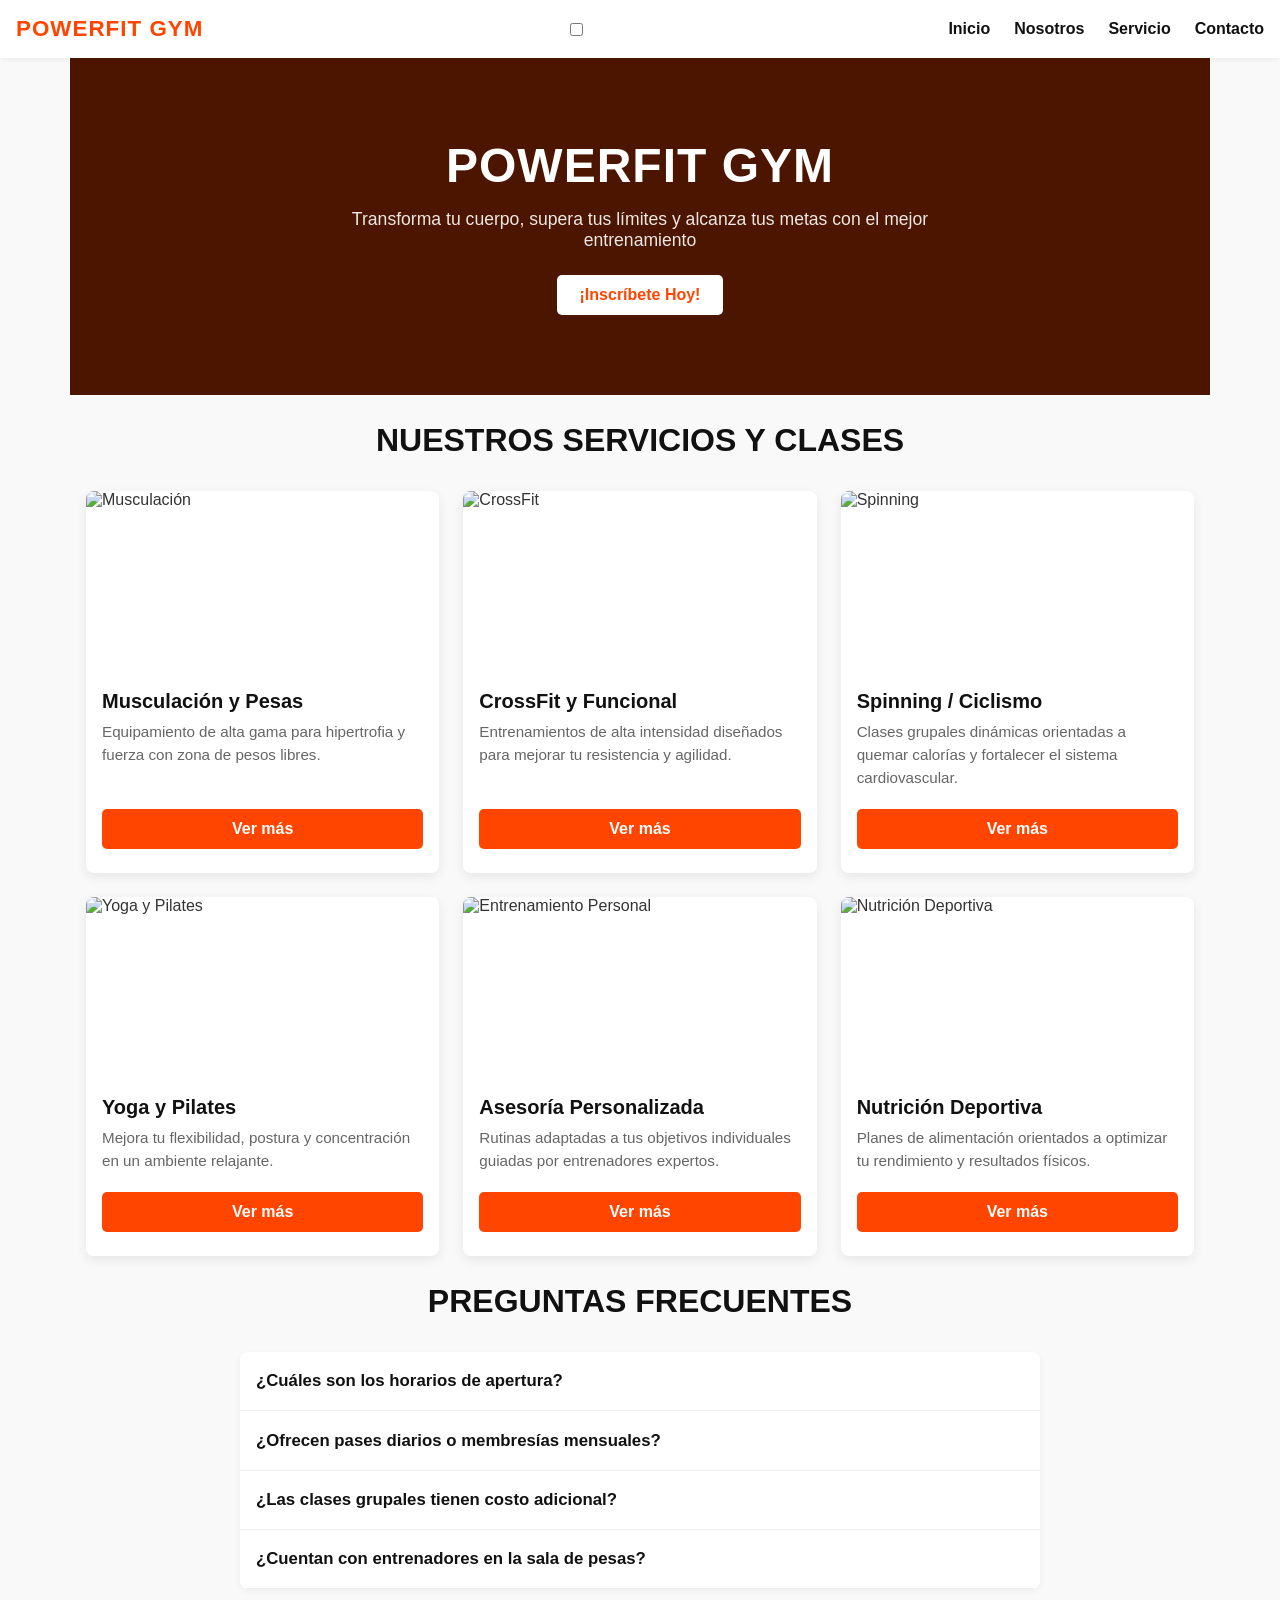
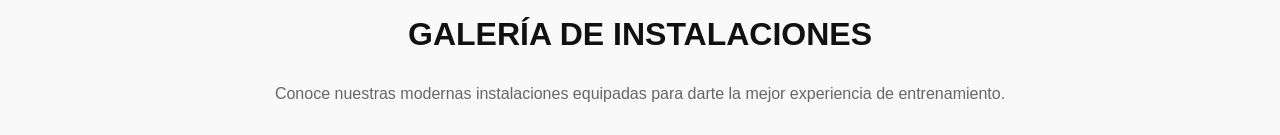
==== index.html @ 1e376b75 "avance #1" ====
<!DOCTYPE html>
<html lang="es">
<head>
    <meta charset="UTF-8">
    <meta name="viewport" content="width=device-width, initial-scale=1.0">
    <title>PowerFit Gym</title>
    <link rel="stylesheet" href="./css/estilos.css">
</head>

<body>
<header class="header">
    <a href="index.html" class="logo">PowerFit Gym</a> 
    
    <!-- Checkbox oculto que controla el estado del menú -->
    <input type="checkbox" id="menu-toggle" class="menu-toggle">
    
    <!-- Etiqueta que actúa como el botón hamburguesa visual -->
    <label for="menu-toggle" class="hamburguesa">
        <span></span>
        <span></span>
        <span></span> 
    </label>

    <nav class="menu"> 
      <ul>
        <li><a href="index.html">Inicio</a></li>
        <li><a href="nosotros.html">Nosotros</a></li>
        <li><a href="servicio.html">Servicio</a></li>
        <li><a href="contacto.html">Contacto</a></li>
      </ul>
    </nav>
  </header>
  
  <main>
    <section class="portada contenedor">
      <h1> PowerFit Gym </h1>
      <p>Transforma tu cuerpo, supera tus límites y alcanza tus metas con el mejor entrenamiento</p>
      <a href="contacto.html" class="boton">¡Inscríbete Hoy!</a>
    </section>
    
    <section class="servicios contenedor">
      <h2>Nuestros Servicios y Clases</h2>
      <div class="cards">
        
        <!-- Tarjeta 1 -->
        <article class="tarjeta">
          <img src="img/servicio-1.jpg" alt="Musculación">
          <h3>Musculación y Pesas</h3>
          <p>Equipamiento de alta gama para hipertrofia y fuerza con zona de pesos libres.</p>
          <a href="#" class="boton">Ver más</a>
        </article>

        <!-- Tarjeta 2 -->
        <article class="tarjeta">
          <img src="img/servicio-2.jpg" alt="CrossFit">
          <h3>CrossFit y Funcional</h3>
          <p>Entrenamientos de alta intensidad diseñados para mejorar tu resistencia y agilidad.</p>
          <a href="#" class="boton">Ver más</a>
        </article>

        <!-- Tarjeta 3 -->
        <article class="tarjeta">
          <img src="img/servicio-3.jpg" alt="Spinning">
          <h3>Spinning / Ciclismo</h3>
          <p>Clases grupales dinámicas orientadas a quemar calorías y fortalecer el sistema cardiovascular.</p>
          <a href="#" class="boton">Ver más</a>
        </article>

        <!-- Tarjeta 4 -->
        <article class="tarjeta">
          <img src="img/servicio-4.jpg" alt="Yoga y Pilates">
          <h3>Yoga y Pilates</h3>
          <p>Mejora tu flexibilidad, postura y concentración en un ambiente relajante.</p>
          <a href="#" class="boton">Ver más</a>
        </article>

        <!-- Tarjeta 5 -->
        <article class="tarjeta">
          <img src="img/servicio-5.jpg" alt="Entrenamiento Personal">
          <h3>Asesoría Personalizada</h3>
          <p>Rutinas adaptadas a tus objetivos individuales guiadas por entrenadores expertos.</p>
          <a href="#" class="boton">Ver más</a>
        </article>

        <!-- Tarjeta 6 -->
        <article class="tarjeta">
          <img src="img/servicio-6.jpg" alt="Nutrición Deportiva">
          <h3>Nutrición Deportiva</h3>
          <p>Planes de alimentación orientados a optimizar tu rendimiento y resultados físicos.</p>
          <a href="#" class="boton">Ver más</a>
        </article>

      </div>
    </section>

    <section class="preguntas contenedor">
      <h2>Preguntas frecuentes</h2>
      <div class="accordion">
        
        <!-- Pregunta 1 -->
        <div class="item">
          <button class="titulo">¿Cuáles son los horarios de apertura?</button>
          <div class="contenido">
            <p>Abrimos de lunes a viernes de 5:00 a.m. a 10:00 p.m., y sábados de 7:00 a.m. a 4:00 p.m.</p>
          </div>
        </div>

        <!-- Pregunta 2 -->
        <div class="item">
          <button class="titulo">¿Ofrecen pases diarios o membresías mensuales?</button>
          <div class="contenido">
            <p>Contamos con pases por día, así como planes mensuales, trimestrales y anuales con beneficios exclusivos.</p>
          </div>
        </div>

        <!-- Pregunta 3 -->
        <div class="item">
          <button class="titulo">¿Las clases grupales tienen costo adicional?</button>
          <div class="contenido">
            <p>Todas las clases grupales (Spinning, Yoga, CrossFit, etc.) están incluidas dentro de tu membresía activa.</p>
          </div>
        </div>

        <!-- Pregunta 4 -->
        <div class="item">
          <button class="titulo">¿Cuentan con entrenadores en la sala de pesas?</button>
          <div class="contenido">
            <p>Sí, nuestros instructores capacitados están disponibles en todo momento para apoyarte y corregir tu técnica.</p>
          </div>
        </div>

      </div>
    </section>

    <section class="galeria contenedor">
      <h2>Galería de Instalaciones</h2>
      <p>Conoce nuestras modernas instalaciones equipadas para darte la mejor experiencia de entrenamiento.</p>
      <img src="./img/jueguetes1.jpg" alt
---- css/estilos.css ----
/* Reset de estilos */
*,
*::before,
*::after {
    box-sizing: border-box;
}

body {
    margin: 0;
    font-family: Arial, Helvetica, sans-serif;
    color: var(--color-texto);
    background-color: #f9f9f9;
}

:root {
    --color-principal: #ff4500; /* Naranja/Rojo deportivo vibrante para PowerFit Gym */
    --color-secundario: #111111;
    --color-texto: #333333;
    --ancho-max: 1140px;
}

.contenedor {
    width: 100%;
    max-width: var(--ancho-max);
    margin: 0 auto;
    padding: 0 1rem;
}

/* Estilos del header */
.header {
    display: flex;
    justify-content: space-between;
    align-items: center;
    padding: 1rem;
    background-color: #ffffff;
    box-shadow: 0 2px 4px rgba(0,0,0,0.05);
    position: sticky;
    top: 0;
    z-index: 100;
}

.logo {
    font-size: 1.4rem;
    font-weight: 900;
    color: var(--color-principal);
    text-decoration: none;
    text-transform: uppercase;
    letter-spacing: 1px;
}

.menu ul {
    display: flex;
    gap: 1.5rem;
    list-style: none;
    margin: 0;
    padding: 0;
}

.menu a {
    color: var(--color-secundario);
    text-decoration: none;
    font-weight: 600;
    transition: color 0.2s;
}

.menu a:hover {
    color: var(--color-principal);
}

.hamburguesa {
    display: flex;
    flex-direction: column;
    gap: 5px;
    padding: 0.5rem;
    background: none;
    border: 0;
    cursor: pointer;
}

.hamburguesa span {
    display: block;
    width: 22px;
    height: 3px;
    background: var(--color-secundario);
    border-radius: 2px;
    transition: transform 0.2s, opacity 0.2s;
}

/* Portada */
.portada {
    padding: 4rem 1rem;
    text-align: center;
    background: linear-gradient(rgba(0, 0, 0, 0.7), rgba(0, 0, 0, 0.7)), var(--color-principal);
    color: white;
}

.portada h1 {
    margin: 0 0 1rem;
    font-size: 2.2rem;
    text-transform: uppercase;
    letter-spacing: 1px;
}

.portada p {
    font-size: 1.1rem;
    max-width: 600px;
    margin: 0 auto 1.5rem;
    opacity: 0.9;
}

.boton {
    display: inline-block;
    padding: 0.7rem 1.4rem;
    background-color: var(--color-principal);
    color: #fff;
    text-decoration: none;
    border-radius: 5px;
    font-weight: bold;
    transition: background-color 0.2s, transform 0.2s;
}

.boton:hover {
    transform: translateY(-2px);
}

.portada .boton {
    background-color: #ffffff;
    color: var(--color-principal);
}

.portada .boton:hover {
    background-color: #f1f1f1;
}

/* Secciones generales */
section {
    padding: 3rem 0;
}

section h2 {
    text-align: center;
    font-size: 2rem;
    margin-bottom: 2rem;
    color: var(--color-secundario);
    text-transform: uppercase;
}

/* Tarjetas */
.cards { 
    display: flex; 
    flex-wrap: wrap; 
    gap: 1.5rem; 
    justify-content: center;
}

.tarjeta {
    width: 100%;
    background: #fff;
    border-radius: 8px;
    box-shadow: 0 4px 12px rgba(0,0,0,0.08);
    overflow: hidden;
    transition: transform .2s, box-shadow .2s;
    display: flex;
    flex-direction: column;
}

.tarjeta:hover { 
    transform: translateY(-5px); 
    box-shadow: 0 6px 16px rgba(0,0,0,0.12);
}

.tarjeta img {
    width: 100%;
    height: 180px;
    object-fit: cover;
}

.tarjeta h3 {
    margin: 1.2rem 1rem 0.5rem;
    font-size: 1.25rem;
    color: var(--color-secundario);
}

.tarjeta p {
    margin: 0 1rem 1.2rem;
    color: #666;
    font-size: 0.95rem;
    line-height: 1.5;
    flex-grow: 1;
}

.tarjeta .boton {
    margin: 0 1rem 1.5rem;
    text-align: center;
}

/* Acordeón (Preguntas frecuentes) */
.accordion {
    max-width: 800px;
    margin: 0 auto;
    border-radius: 8px;
    overflow: hidden;
    box-shadow: 0 2px 6px rgba(0,0,0,0.05);
}

.accordion .item {
    background: #fff;
}

.accordion .titulo {
    width: 100%;
    padding: 1.2rem 1rem;
    text-align: left;
    font-size: 1.05rem;
    font-weight: bold;
    background: #fff;
    border: 0;
    border-bottom: 1px solid #eee;
    cursor: pointer;
    color: var(--color-secundario);
    transition: background 0.2s, color 0.2s;
}

.accordion .titulo:hover {
    background: #f9f9f9;
    color: var(--color-principal);
}

.accordion .contenido { 
    display: none; 
    padding: 1rem; 
    background: #fafafa;
    border-bottom: 1px solid #eee;
    color: #555;
}

.accordion .item.activo .contenido { 
    display: block; 
} 

/* Galería */
.galeria {
    text-align: center;
}

.galeria p {
    color: #666;
    margin-bottom: 2rem;
}

.galeria img {
    width: 100%;
    max-width: 350px;
    height: 250px;
    object-fit: cover;
    border-radius: 8px;
    margin: 0.5rem;
    box-shadow: 0 4px 8px rgba(0,0,0,0.1);
    transition: transform 0.3s;
}

.galeria img:hover {
    transform: scale(1.03);
}

/* Footer */
footer {
    display: flex;
    flex-direction: column;
    gap: 1.5rem;
    padding: 2.5rem 1rem; 
    background-color: var(--color-secundario);
    color: #fff;
    text-align: center;
}

footer p {
    margin: 0;
    line-height: 1.5;
}

footer a {
    color: #fff;
    text-decoration: none;
    transition: color 0.2s;
}

footer a:hover {
    color: var(--color-principal);
}

.redes {
    display: flex;
    justify-content: center;
    gap: 1.5rem;
    list-style: none;
    margin: 0;
    padding: 0;
}

/* Media Queries para diseño responsivo */
.menu { 
    display: none; /* Oculto en móviles hasta activar hamburguesa */
}

@media (min-width: 501px) {
    .portada h1 { font-size: 2.5rem; }
}

@media (min-width: 701px) { 
    .tarjeta { width: calc(50% - 0.75rem); } 
    
    .portada { padding: 5rem 2rem; }
    
    footer {
        flex-direction: row;
        justify-content: space-between;
        align-items: center;
        text-align: left;
        padding: 2rem 3rem;
    }
}

@media (min-width: 991px) { 
    .tarjeta { width: calc(33.333% - 1rem); } 
    
    .menu { display: block; }       /* Menú visible en pantallas grandes */
    .hamburguesa { display: none; } /* Ocultar botón hamburguesa */
    
    .portada h1 { font-size: 3rem; }
}
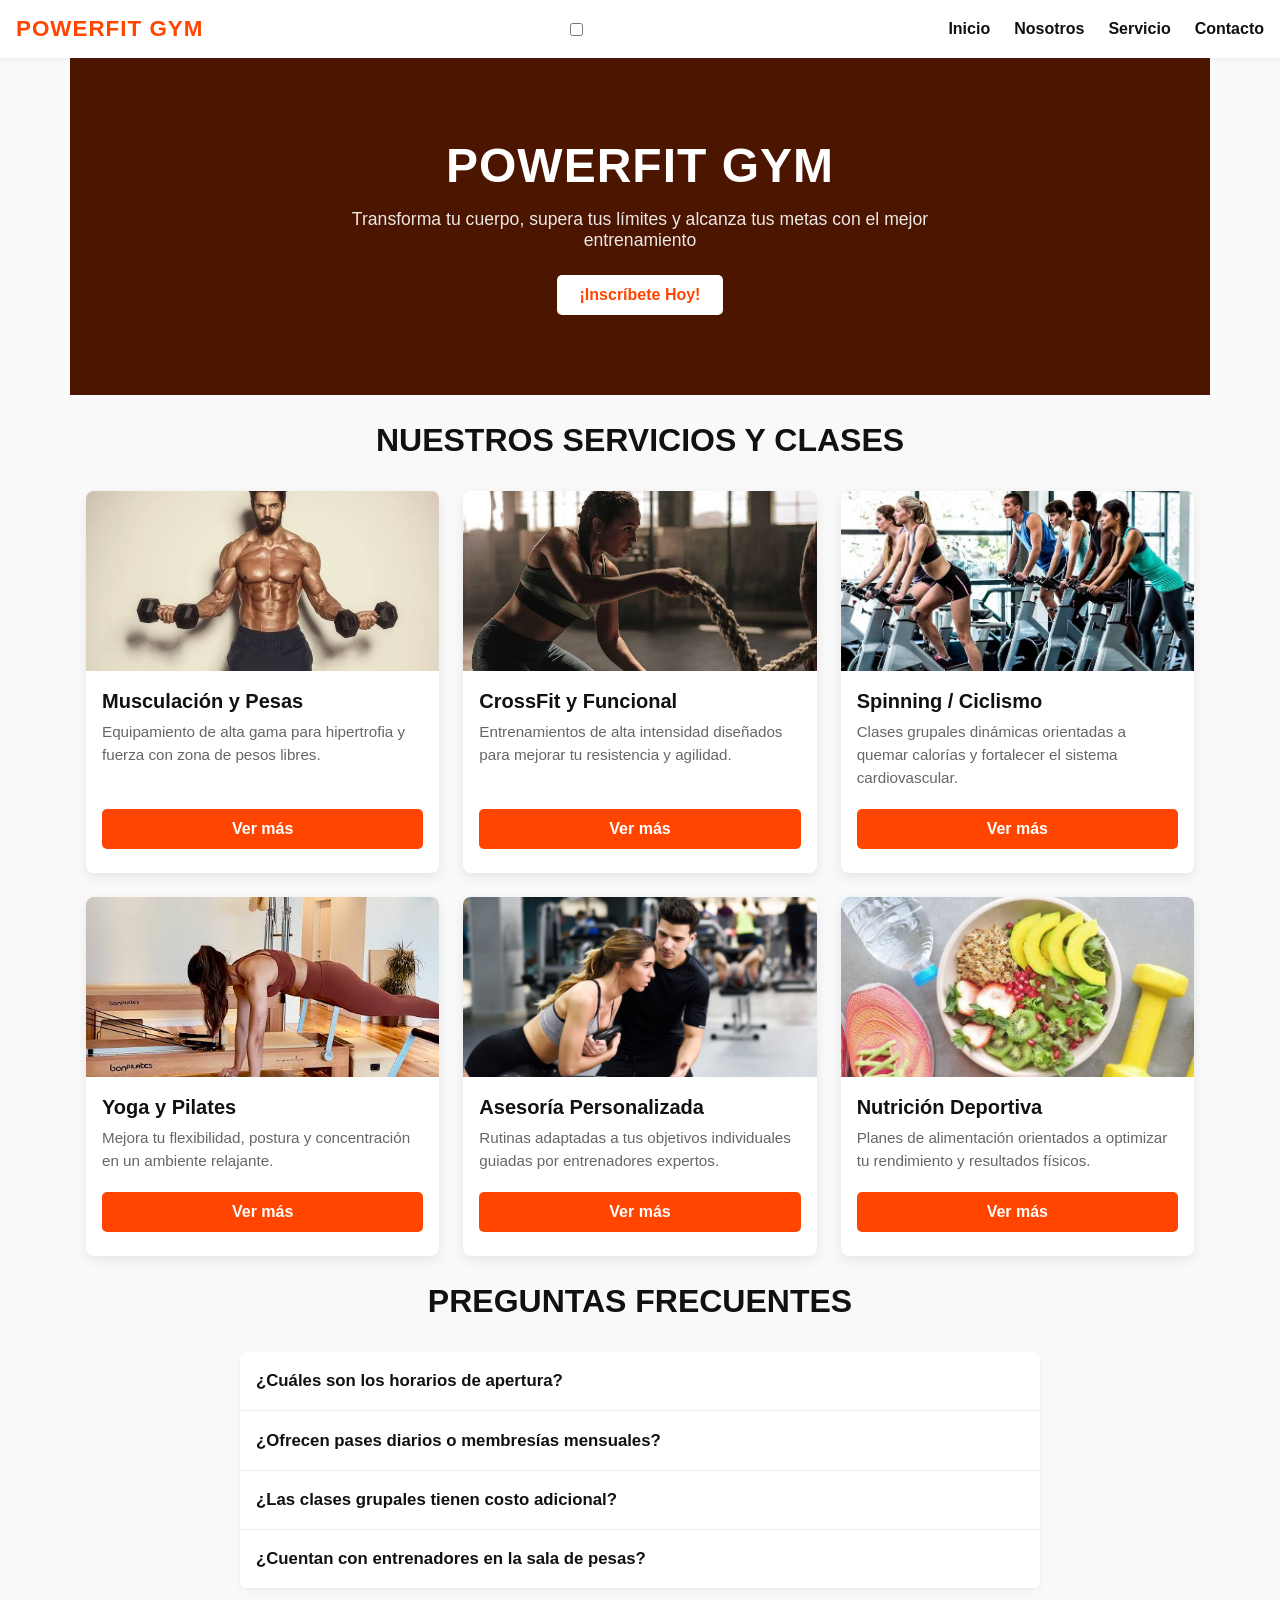
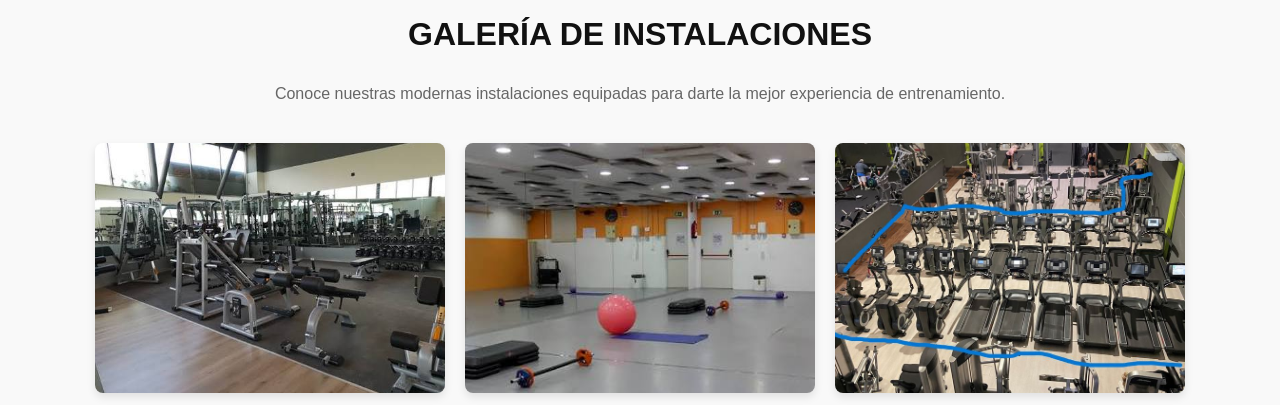
==== commit 1aec1455: "avance#2" ====
--- a/index.html
+++ b/index.html
@@ -135,4 +135,7 @@
     <section class="galeria contenedor">
       <h2>Galería de Instalaciones</h2>
       <p>Conoce nuestras modernas instalaciones equipadas para darte la mejor experiencia de entrenamiento.</p>
-      <img src="./img/jueguetes1.jpg" alt+      <img src="./img/pesas.jpg" alt="Área de pesas">
+      <img src="./img/clases.jpg" alt="Salón de clases">
+      <img src="./img/cardio.jpg" alt="Zona de cardio">
+    </section>
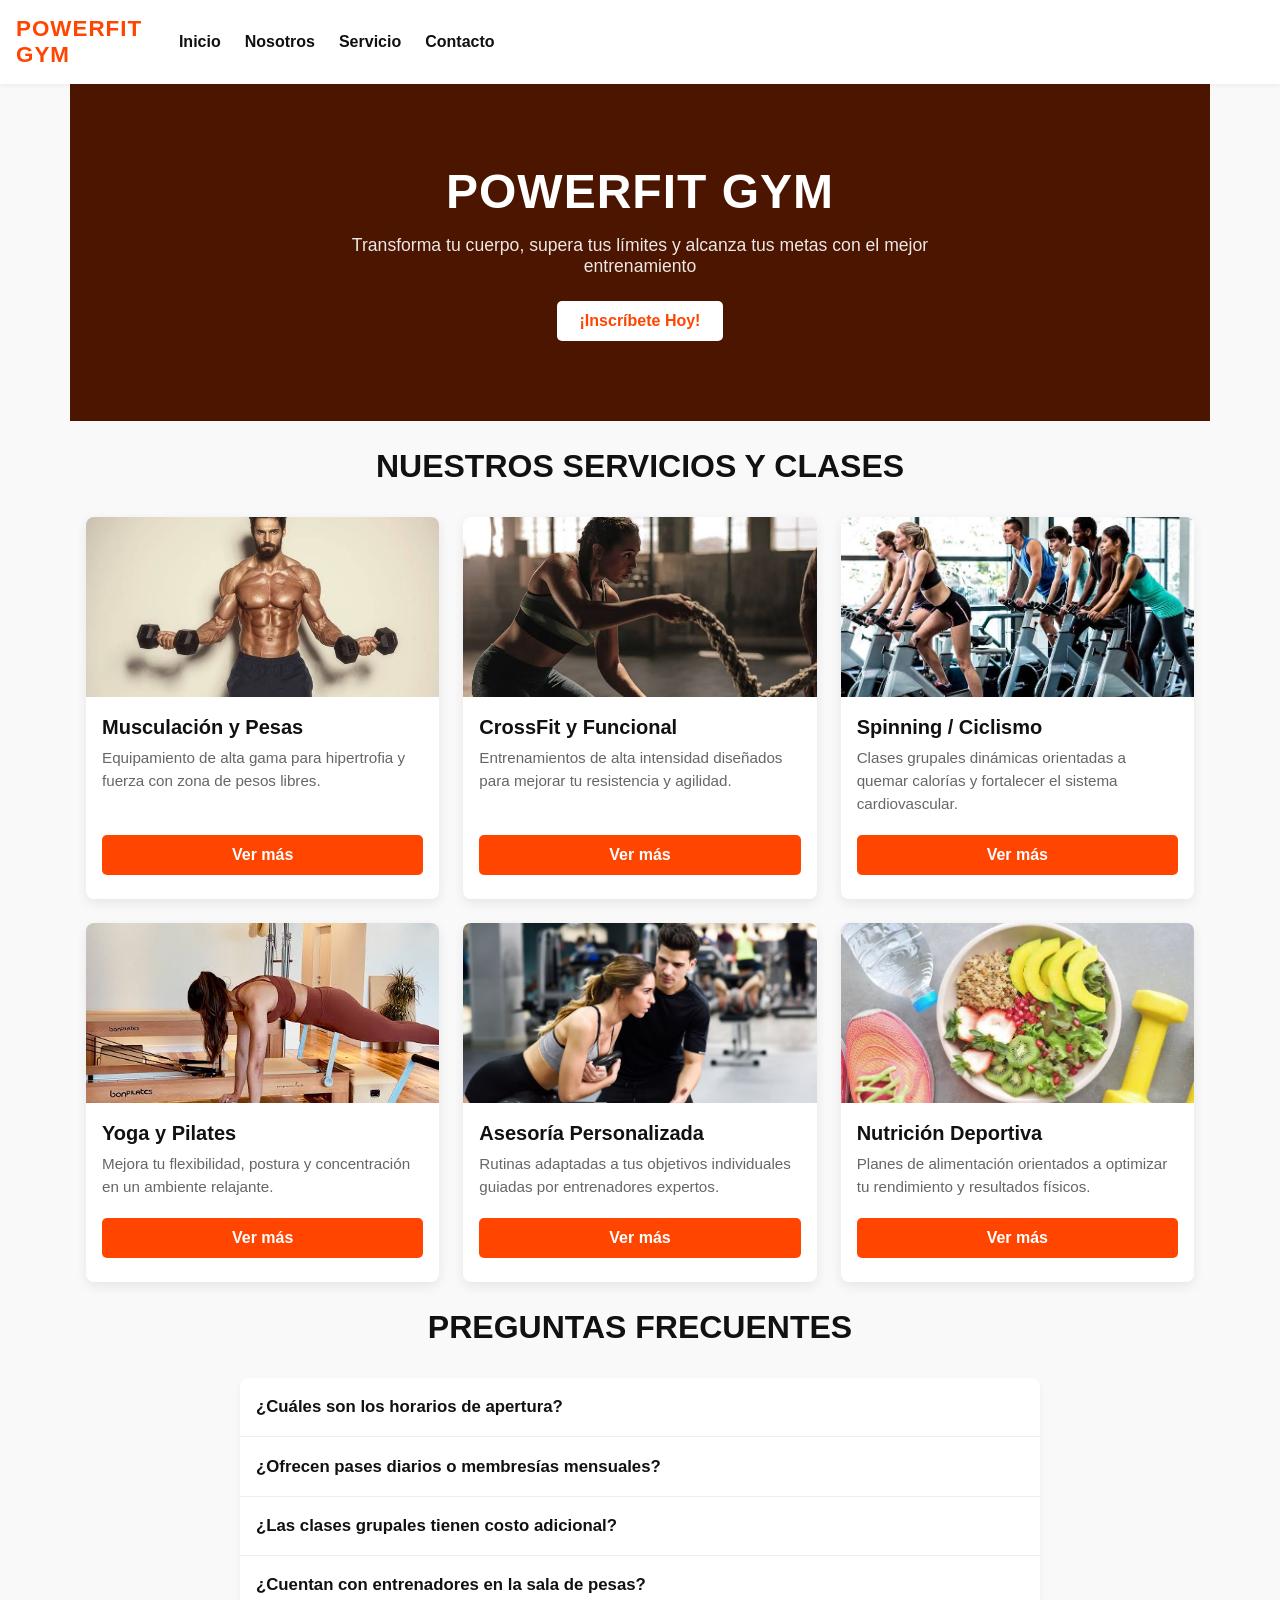
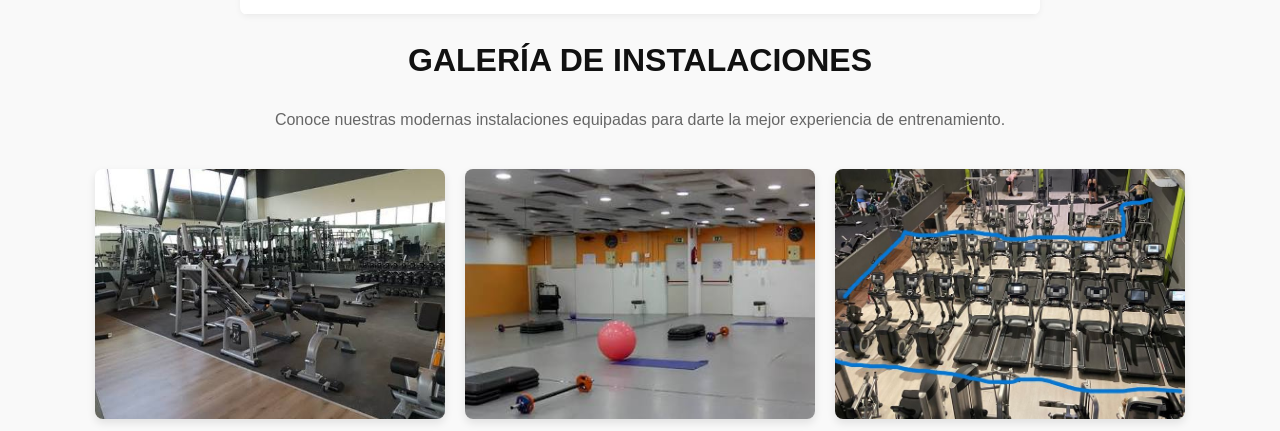
==== commit a66fab6c: "avance#3" ====
--- a/index.html
+++ b/index.html
@@ -93,13 +93,14 @@
       </div>
     </section>
 
-    <section class="preguntas contenedor">
+<section class="preguntas contenedor">
       <h2>Preguntas frecuentes</h2>
       <div class="accordion">
         
         <!-- Pregunta 1 -->
         <div class="item">
-          <button class="titulo">¿Cuáles son los horarios de apertura?</button>
+          <input type="checkbox" id="faq-1" class="faq-toggle">
+          <label for="faq-1" class="titulo">¿Cuáles son los horarios de apertura?</label>
           <div class="contenido">
             <p>Abrimos de lunes a viernes de 5:00 a.m. a 10:00 p.m., y sábados de 7:00 a.m. a 4:00 p.m.</p>
           </div>
@@ -107,7 +108,8 @@
 
         <!-- Pregunta 2 -->
         <div class="item">
-          <button class="titulo">¿Ofrecen pases diarios o membresías mensuales?</button>
+          <input type="checkbox" id="faq-2" class="faq-toggle">
+          <label for="faq-2" class="titulo">¿Ofrecen pases diarios o membresías mensuales?</label>
           <div class="contenido">
             <p>Contamos con pases por día, así como planes mensuales, trimestrales y anuales con beneficios exclusivos.</p>
           </div>
@@ -115,7 +117,8 @@
 
         <!-- Pregunta 3 -->
         <div class="item">
-          <button class="titulo">¿Las clases grupales tienen costo adicional?</button>
+          <input type="checkbox" id="faq-3" class="faq-toggle">
+          <label for="faq-3" class="titulo">¿Las clases grupales tienen costo adicional?</label>
           <div class="contenido">
             <p>Todas las clases grupales (Spinning, Yoga, CrossFit, etc.) están incluidas dentro de tu membresía activa.</p>
           </div>
@@ -123,7 +126,8 @@
 
         <!-- Pregunta 4 -->
         <div class="item">
-          <button class="titulo">¿Cuentan con entrenadores en la sala de pesas?</button>
+          <input type="checkbox" id="faq-4" class="faq-toggle">
+          <label for="faq-4" class="titulo">¿Cuentan con entrenadores en la sala de pesas?</label>
           <div class="contenido">
             <p>Sí, nuestros instructores capacitados están disponibles en todo momento para apoyarte y corregir tu técnica.</p>
           </div>
--- a/css/estilos.css
+++ b/css/estilos.css
@@ -1,8 +1,15 @@
-/* Reset de estilos */
+/* Configuración global y reseteo */
 *,
 *::before,
 *::after {
     box-sizing: border-box;
+}
+
+:root {
+    --color-principal: #ff4500;
+    --color-secundario: #111111;
+    --color-texto: #333333;
+    --ancho-max: 1140px;
 }
 
 body {
@@ -12,13 +19,6 @@
     background-color: #f9f9f9;
 }
 
-:root {
-    --color-principal: #ff4500; /* Naranja/Rojo deportivo vibrante para PowerFit Gym */
-    --color-secundario: #111111;
-    --color-texto: #333333;
-    --ancho-max: 1140px;
-}
-
 .contenedor {
     width: 100%;
     max-width: var(--ancho-max);
@@ -26,7 +26,7 @@
     padding: 0 1rem;
 }
 
-/* Estilos del header */
+/* Header y navegación */
 .header {
     display: flex;
     justify-content: space-between;
@@ -48,23 +48,8 @@
     letter-spacing: 1px;
 }
 
-.menu ul {
-    display: flex;
-    gap: 1.5rem;
-    list-style: none;
-    margin: 0;
-    padding: 0;
-}
-
-.menu a {
-    color: var(--color-secundario);
-    text-decoration: none;
-    font-weight: 600;
-    transition: color 0.2s;
-}
-
-.menu a:hover {
-    color: var(--color-principal);
+.menu-toggle {
+    display: none;
 }
 
 .hamburguesa {
@@ -84,6 +69,42 @@
     background: var(--color-secundario);
     border-radius: 2px;
     transition: transform 0.2s, opacity 0.2s;
+}
+
+.menu { 
+    display: none; 
+    width: 100%;
+}
+
+.menu ul {
+    display: flex;
+    gap: 1.5rem;
+    list-style: none;
+    margin: 0;
+    padding: 0;
+}
+
+.menu a {
+    color: var(--color-secundario);
+    text-decoration: none;
+    font-weight: 600;
+    transition: color 0.2s;
+}
+
+.menu a:hover {
+    color: var(--color-principal);
+}
+
+.menu-toggle:checked ~ .menu {
+    display: block;
+    width: 100%;
+    margin-top: 1rem;
+}
+
+.menu-toggle:checked ~ .menu ul {
+    flex-direction: column;
+    gap: 1rem;
+    align-items: center;
 }
 
 /* Portada */
@@ -132,7 +153,7 @@
     background-color: #f1f1f1;
 }
 
-/* Secciones generales */
+/* Secciones y tarjetas */
 section {
     padding: 3rem 0;
 }
@@ -145,7 +166,6 @@
     text-transform: uppercase;
 }
 
-/* Tarjetas */
 .cards { 
     display: flex; 
     flex-wrap: wrap; 
@@ -194,7 +214,7 @@
     text-align: center;
 }
 
-/* Acordeón (Preguntas frecuentes) */
+/* Acordeón */
 .accordion {
     max-width: 800px;
     margin: 0 auto;
@@ -203,19 +223,23 @@
     box-shadow: 0 2px 6px rgba(0,0,0,0.05);
 }
 
+.faq-toggle {
+    display: none;
+}
+
 .accordion .item {
     background: #fff;
+    border-bottom: 1px solid #eee;
 }
 
 .accordion .titulo {
+    display: block;
     width: 100%;
     padding: 1.2rem 1rem;
     text-align: left;
     font-size: 1.05rem;
     font-weight: bold;
     background: #fff;
-    border: 0;
-    border-bottom: 1px solid #eee;
     cursor: pointer;
     color: var(--color-secundario);
     transition: background 0.2s, color 0.2s;
@@ -226,17 +250,16 @@
     color: var(--color-principal);
 }
 
-.accordion .contenido { 
-    display: none; 
-    padding: 1rem; 
+.accordion .contenido {
+    display: none;
+    padding: 1rem;
     background: #fafafa;
-    border-bottom: 1px solid #eee;
     color: #555;
 }
 
-.accordion .item.activo .contenido { 
-    display: block; 
-} 
+.faq-toggle:checked ~ .contenido {
+    display: block;
+}
 
 /* Galería */
 .galeria {
@@ -298,11 +321,7 @@
     padding: 0;
 }
 
-/* Media Queries para diseño responsivo */
-.menu { 
-    display: none; /* Oculto en móviles hasta activar hamburguesa */
-}
-
+/* Diseño responsivo */
 @media (min-width: 501px) {
     .portada h1 { font-size: 2.5rem; }
 }
@@ -324,8 +343,19 @@
 @media (min-width: 991px) { 
     .tarjeta { width: calc(33.333% - 1rem); } 
     
-    .menu { display: block; }       /* Menú visible en pantallas grandes */
-    .hamburguesa { display: none; } /* Ocultar botón hamburguesa */
+    .menu-toggle,
+    .hamburguesa {
+        display: none !important;
+    }
+    
+    .menu { 
+        display: block !important; 
+    }
+
+    .menu ul {
+        flex-direction: row !important;
+        align-items: initial !important;
+    }
     
     .portada h1 { font-size: 3rem; }
 }
